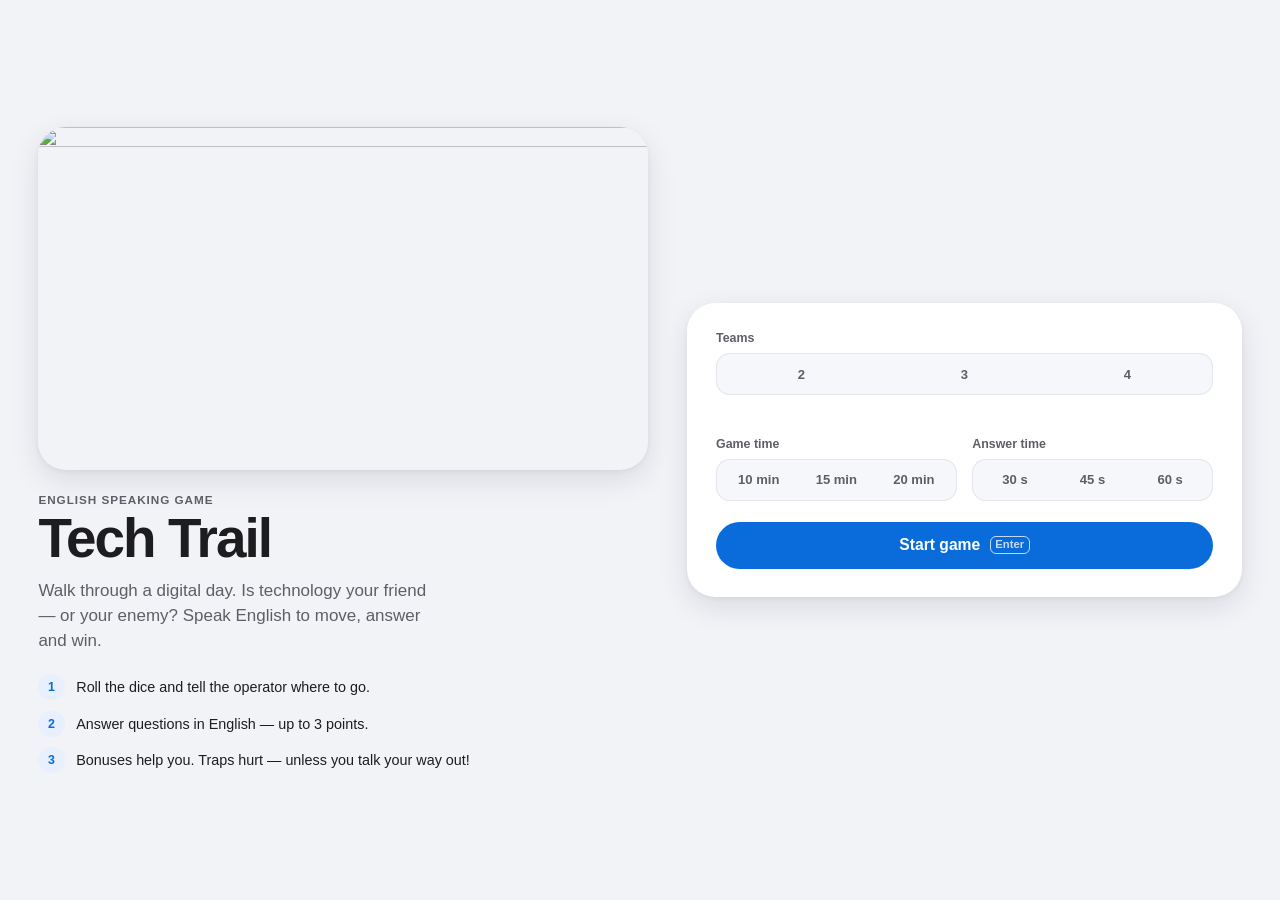
==== index.html @ d33e23b1 "Крупнее карта для проектора: больше локации, клетки и подписи, пустой кубик со знаком ? Co-Authored-" ====
<!DOCTYPE html>
<html lang="en">
<head>
  <meta charset="UTF-8">
  <meta name="viewport" content="width=device-width, initial-scale=1">
  <title>Tech Trail</title>
  <link rel="stylesheet" href="css/style.css">
</head>
<body>

  <!-- ============ SETUP ============ -->
  <section id="screen-setup" class="screen is-active" aria-labelledby="setup-title">
    <div class="setup">
      <div class="setup__hero">
        <img src="assets/cover.png" alt="" class="setup__cover">
        <div class="setup__intro">
          <p class="eyebrow">English speaking game</p>
          <h1 id="setup-title" class="wordmark">Tech Trail</h1>
          <p class="lead">Walk through a digital day. Is technology your friend — or your enemy? Speak English to move, answer and win.</p>
          <ol class="rules">
            <li><span class="rules__n">1</span>Roll the dice and tell the operator where to go.</li>
            <li><span class="rules__n">2</span>Answer questions in English — up to 3 points.</li>
            <li><span class="rules__n">3</span>Bonuses help you. Traps hurt — unless you talk your way out!</li>
          </ol>
        </div>
      </div>

      <form class="setup__panel" id="setup-form" autocomplete="off">
        <div class="field">
          <span class="field__label">Teams</span>
          <div class="segmented" id="seg-teams" role="radiogroup" aria-label="Number of teams">
            <button type="button" role="radio" data-v="2">2</button>
            <button type="button" role="radio" data-v="3">3</button>
            <button type="button" role="radio" data-v="4">4</button>
          </div>
        </div>

        <div id="team-rows" class="team-rows"></div>

        <div class="field-row">
          <div class="field">
            <span class="field__label">Game time</span>
            <div class="segmented" id="seg-time" role="radiogroup" aria-label="Game time">
              <button type="button" role="radio" data-v="10">10 min</button>
              <button type="button" role="radio" data-v="15">15 min</button>
              <button type="button" role="radio" data-v="20">20 min</button>
            </div>
          </div>
          <div class="field">
            <span class="field__label">Answer time</span>
            <div class="segmented" id="seg-answer" role="radiogroup" aria-label="Answer time">
              <button type="button" role="radio" data-v="30">30 s</button>
              <button type="button" role="radio" data-v="45">45 s</button>
              <button type="button" role="radio" data-v="60">60 s</button>
            </div>
          </div>
        </div>

        <button type="submit" class="btn btn--primary btn--large" id="btn-start">Start game <kbd>Enter</kbd></button>
      </form>
    </div>
  </section>

  <!-- ============ GAME ============ -->
  <section id="screen-game" class="screen" aria-label="Game">
    <header class="topbar">
      <div class="topbar__brand">Tech Trail</div>
      <div class="clock" id="clock" title="Game time (P to pause)">
        <svg viewBox="0 0 24 24" aria-hidden="true"><circle cx="12" cy="13" r="8"/><path d="M12 9v4l2.5 2M9 2h6"/></svg>
        <span id="clock-text">15:00</span>
      </div>
      <div class="topbar__actions">
        <button class="icon-btn" id="btn-undo" aria-label="Undo (Backspace)" title="Undo — Backspace">
          <svg viewBox="0 0 24 24"><path d="M9 14 4 9l5-5"/><path d="M4 9h10.5a5.5 5.5 0 0 1 0 11H11"/></svg>
        </button>
        <button class="icon-btn" id="btn-sound" aria-label="Sound on/off (M)" title="Sound — M">
          <svg viewBox="0 0 24 24" class="ic-on"><path d="M11 5 6 9H2v6h4l5 4z"/><path d="M15.5 8.5a5 5 0 0 1 0 7M19 5a10 10 0 0 1 0 14"/></svg>
          <svg viewBox="0 0 24 24" class="ic-off"><path d="M11 5 6 9H2v6h4l5 4z"/><path d="m22 9-6 6M16 9l6 6"/></svg>
        </button>
        <button class="icon-btn" id="btn-full" aria-label="Full screen (F)" title="Full screen — F">
          <svg viewBox="0 0 24 24"><path d="M8 3H5a2 2 0 0 0-2 2v3M21 8V5a2 2 0 0 0-2-2h-3M3 16v3a2 2 0 0 0 2 2h3M16 21h3a2 2 0 0 0 2-2v-3"/></svg>
        </button>
        <button class="icon-btn" id="btn-help" aria-label="Keyboard shortcuts (?)" title="Shortcuts — ?">
          <svg viewBox="0 0 24 24"><circle cx="12" cy="12" r="10"/><path d="M9.1 9a3 3 0 0 1 5.8 1c0 2-3 3-3 3M12 17h.01"/></svg>
        </button>
        <button class="icon-btn" id="btn-exit" aria-label="End game" title="End game">
          <svg viewBox="0 0 24 24"><path d="M18 6 6 18M6 6l12 12"/></svg>
        </button>
      </div>
    </header>

    <div class="stage">
      <div class="board-wrap">
        <svg id="board" viewBox="0 0 1600 1100" preserveAspectRatio="xMidYMid meet" aria-label="Game board"></svg>
        <div class="legend" aria-hidden="true">
          <span><i class="dot dot--q"></i>Question</span>
          <span><i class="dot dot--b"></i>Bonus</span>
          <span><i class="dot dot--t"></i>Trap</span>
          <span><i class="dot dot--p"></i>Place challenge</span>
        </div>
        <div class="banner" id="banner" hidden></div>
      </div>

      <aside class="side">
        <div class="turn" id="turn"></div>
        <div class="scores" id="scores"></div>
        <div class="keys" id="keys"></div>
      </aside>
    </div>

    <!-- Card overlay -->
    <div class="overlay" id="overlay" hidden>
      <div class="card" id="card" role="dialog" aria-modal="true"></div>
    </div>

    <!-- Help overlay -->
    <div class="overlay" id="help" hidden>
      <div class="card card--help" role="dialog" aria-modal="true" aria-labelledby="help-title">
        <h2 id="help-title">Operator shortcuts</h2>
        <div class="help-grid">
          <div><kbd>Space</kbd> Roll dice · Go · Continue</div>
          <div><kbd>↑</kbd> / <kbd>↓</kbd> Choose road at a fork</div>
          <div><kbd>0</kbd>–<kbd>3</kbd> Give points for an answer</div>
          <div><kbd>H</kbd> (hold) Teacher hint</div>
          <div><kbd>R</kbd> Another question</div>
          <div><kbd>T</kbd> Pause answer timer</div>
          <div><kbd>S</kbd> Trap: team saved itself</div>
          <div><kbd>⌫</kbd> Undo last action</div>
          <div><kbd>P</kbd> Pause game clock</div>
          <div><kbd>M</kbd> Sound on/off</div>
          <div><kbd>F</kbd> Full screen</div>
          <div><kbd>?</kbd> This help</div>
        </div>
        <button class="btn btn--primary" data-close-help>Got it <kbd>Esc</kbd></button>
      </div>
    </div>
  </section>

  <!-- ============ RESULTS ============ -->
  <section id="screen-results" class="screen" aria-labelledby="results-title">
    <div class="results">
      <img src="assets/finish.png" alt="" class="results__img">
      <p class="eyebrow" id="results-eyebrow">Game over</p>
      <h1 id="results-title" class="results__title">…</h1>
      <ol class="podium" id="podium"></ol>
      <p class="results__q" id="results-q"></p>
      <div class="results__actions">
        <button class="btn btn--primary btn--large" id="btn-again">Play again</button>
        <button class="btn btn--large" id="btn-newteams">New teams</button>
      </div>
    </div>
  </section>

  <script src="js/data.js"></script>
  <script src="js/sound.js"></script>
  <script src="js/game.js"></script>
</body>
</html>
---- css/style.css ----
/* ============ Tokens ============ */
:root {
  --bg: #F2F3F7;
  --surface: #FFFFFF;
  --surface-2: #F6F7FA;
  --line: #E4E6EC;
  --path: #DDE1E9;
  --text: #1D1D1F;
  --text-2: #5E5E66;      /* 6.1:1 on white */
  --text-3: #86868B;
  --accent: #0A6CDB;      /* primary action, 4.9:1 on white */
  --accent-soft: #E7F0FC;

  --q: #0A6CDB;  --q-soft: #E7F0FC;
  --b: #1E8E4E;  --b-soft: #E3F4EA;
  --t: #D93B3F;  --t-soft: #FCE9E9;
  --p: #E0A100;  --p-soft: #FDF4D9;

  --radius-l: 28px;
  --radius-m: 18px;
  --radius-s: 12px;
  --shadow-1: 0 1px 2px rgba(16, 24, 40, .06), 0 1px 3px rgba(16, 24, 40, .06);
  --shadow-2: 0 10px 30px rgba(16, 24, 40, .10), 0 2px 6px rgba(16, 24, 40, .06);
  --shadow-3: 0 30px 80px rgba(16, 24, 40, .22);

  --font: -apple-system, BlinkMacSystemFont, "SF Pro Display", "SF Pro Text", "Segoe UI", Roboto, "Helvetica Neue", Arial, sans-serif;
  --ease: cubic-bezier(.2, .8, .2, 1);
}

* { box-sizing: border-box; }
html { font-size: clamp(13px, 1.02vw, 21px); }
html, body { height: 100%; margin: 0; }
body {
  font-family: var(--font);
  background: var(--bg);
  color: var(--text);
  -webkit-font-smoothing: antialiased;
  overflow: hidden;
  user-select: none;
}
button, input { font: inherit; color: inherit; }
button { cursor: pointer; }
[hidden] { display: none !important; }

kbd {
  display: inline-flex; align-items: center; justify-content: center;
  min-width: 1.6em; height: 1.6em; padding: 0 .4em;
  font: 600 .72em/1 var(--font);
  color: inherit; opacity: .75;
  border: 1.5px solid currentColor; border-radius: 6px;
  margin-left: .5em; vertical-align: .08em;
}

:focus-visible { outline: 3px solid var(--accent); outline-offset: 3px; }

/* ============ Screens ============ */
.screen { position: fixed; inset: 0; display: none; }
.screen.is-active { display: flex; animation: fade .4s var(--ease); }
@keyframes fade { from { opacity: 0; } to { opacity: 1; } }

.eyebrow {
  margin: 0 0 .4rem;
  font-size: .9rem; font-weight: 600; letter-spacing: .08em; text-transform: uppercase;
  color: var(--text-2);
}
.wordmark { margin: 0; font-size: 4.2rem; line-height: 1; font-weight: 800; letter-spacing: -.035em; }
.lead { font-size: 1.3rem; line-height: 1.45; color: var(--text-2); margin: 1rem 0 1.6rem; max-width: 30rem; }

/* ============ Buttons ============ */
.btn {
  display: inline-flex; align-items: center; justify-content: center; gap: .3rem;
  min-height: 3rem; padding: 0 1.4rem;
  border: 0; border-radius: 999px;
  background: var(--surface-2); color: var(--text);
  font-size: 1.05rem; font-weight: 600;
  box-shadow: inset 0 0 0 1px var(--line);
  transition: transform .15s var(--ease), background .15s, box-shadow .15s;
}
.btn:hover { background: #ECEEF3; }
.btn:active { transform: scale(.97); }
.btn--primary { background: var(--accent); color: #fff; box-shadow: none; }
.btn--primary:hover { background: #0960C4; }
.btn--large { min-height: 3.6rem; font-size: 1.2rem; padding: 0 2rem; }
.btn--good { background: var(--b); color: #fff; box-shadow: none; }
.btn--good:hover { background: #197A42; }

.icon-btn {
  width: 2.6rem; height: 2.6rem; border-radius: 50%;
  display: grid; place-items: center;
  border: 0; background: transparent; color: var(--text-2);
  transition: background .15s;
}
.icon-btn:hover { background: var(--surface-2); color: var(--text); }
.icon-btn svg { width: 1.3rem; height: 1.3rem; fill: none; stroke: currentColor; stroke-width: 2; stroke-linecap: round; stroke-linejoin: round; }
#btn-sound .ic-off { display: none; }
#btn-sound.is-muted .ic-on { display: none; }
#btn-sound.is-muted .ic-off { display: block; }

/* ============ Setup ============ */
#screen-setup { align-items: center; justify-content: center; overflow: auto; }
.setup {
  display: grid; grid-template-columns: 1.1fr 1fr; gap: 3rem;
  width: min(1500px, 94vw); align-items: center;
}
.setup__hero { position: relative; }
.setup__cover { width: 100%; border-radius: var(--radius-l); display: block; aspect-ratio: 16/9; object-fit: cover; margin-bottom: 1.8rem; box-shadow: var(--shadow-2); }
.rules { list-style: none; padding: 0; margin: 0; display: grid; gap: .8rem; }
.rules li { display: flex; align-items: center; gap: .9rem; font-size: 1.1rem; color: var(--text); }
.rules__n {
  flex: none; width: 2rem; height: 2rem; border-radius: 50%;
  display: grid; place-items: center; font-weight: 700; font-size: .95rem;
  background: var(--accent-soft); color: var(--accent);
}

.setup__panel {
  background: var(--surface); border-radius: var(--radius-l); padding: 2.2rem;
  box-shadow: var(--shadow-2); display: grid; gap: 1.6rem;
}
.field { display: grid; gap: .6rem; }
.field__label { font-size: .95rem; font-weight: 600; color: var(--text-2); }
.field-row { display: grid; grid-template-columns: 1fr 1fr; gap: 1.2rem; }

.segmented {
  display: grid; grid-auto-flow: column; grid-auto-columns: 1fr;
  background: var(--surface-2); border-radius: 14px; padding: 4px;
  box-shadow: inset 0 0 0 1px var(--line);
}
.segmented button {
  border: 0; background: transparent; border-radius: 10px;
  min-height: 2.6rem; font-weight: 600; color: var(--text-2);
  transition: background .2s var(--ease), color .2s;
}
.segmented button[aria-checked="true"] { background: var(--surface); color: var(--text); box-shadow: var(--shadow-1); }

.team-rows { display: grid; gap: .7rem; }
.team-row {
  display: grid; grid-template-columns: 1.4rem 1fr auto; align-items: center; gap: .9rem;
  padding: .55rem .6rem .55rem 1rem; border-radius: var(--radius-m);
  background: var(--surface-2); box-shadow: inset 0 0 0 1px var(--line);
}
.team-row__dot { width: 1.2rem; height: 1.2rem; border-radius: 50%; }
.team-row input {
  border: 0; background: transparent; font-size: 1.15rem; font-weight: 600;
  padding: .5rem 0; outline: none; min-width: 0; user-select: text;
}
.team-row input::placeholder { color: var(--text-3); font-weight: 500; }
.stepper { display: flex; align-items: center; gap: .3rem; color: var(--text-2); font-size: .95rem; }
.stepper button {
  width: 2.2rem; height: 2.2rem; border-radius: 50%; border: 0;
  background: var(--surface); box-shadow: var(--shadow-1); font-size: 1.2rem; font-weight: 600; line-height: 1;
}
.stepper output { min-width: 4.8rem; text-align: center; font-weight: 600; color: var(--text); }

/* ============ Game layout ============ */
#screen-game { flex-direction: column; }
.topbar {
  flex: none; height: 4rem; padding: 0 1.2rem 0 1.6rem;
  display: grid; grid-template-columns: 1fr auto 1fr; align-items: center;
}
.topbar__brand { font-weight: 800; font-size: 1.25rem; letter-spacing: -.02em; }
.topbar__actions { justify-self: end; display: flex; gap: .2rem; }
.clock {
  display: flex; align-items: center; gap: .5rem;
  padding: .45rem 1rem; border-radius: 999px;
  background: var(--surface); box-shadow: var(--shadow-1);
  font-weight: 700; font-size: 1.25rem; font-variant-numeric: tabular-nums;
  cursor: pointer;
}
.clock svg { width: 1.2rem; height: 1.2rem; fill: none; stroke: var(--text-2); stroke-width: 2; stroke-linecap: round; }
.clock.is-paused { color: var(--text-3); }
.clock.is-low { color: var(--t); }
.clock.is-low svg { stroke: var(--t); }

.stage {
  flex: 1; min-height: 0;
  display: grid; grid-template-columns: 1fr 25rem; gap: 1.2rem;
  padding: 0 1.2rem 1.2rem;
}
.board-wrap {
  position: relative; min-height: 0;
  background: var(--surface); border-radius: var(--radius-l); box-shadow: var(--shadow-1);
  overflow: hidden;
}
#board { position: absolute; inset: 0; width: 100%; height: 100%; }
.legend {
  position: absolute; left: 1.4rem; bottom: 1.1rem;
  display: flex; gap: 1.2rem; font-size: .9rem; color: var(--text-2); font-weight: 500;
}
.legend span { display: flex; align-items: center; gap: .45rem; }
.dot { width: .8rem; height: .8rem; border-radius: 50%; display: inline-block; }
.dot--q { background: var(--q); } .dot--b { background: var(--b); } .dot--t { background: var(--t); } .dot--p { background: var(--p); }

.banner {
  position: absolute; top: 1.2rem; left: 50%; transform: translateX(-50%);
  padding: .7rem 1.4rem; border-radius: 999px;
  background: var(--text); color: #fff; font-weight: 700; font-size: 1.1rem;
  box-shadow: var(--shadow-2); animation: drop .5s var(--ease);
}
@keyframes drop { from { opacity: 0; transform: translate(-50%, -12px); } }

/* ---- Board SVG ---- */
.edge { stroke: var(--path); stroke-width: 18; stroke-linecap: round; fill: none; }
.edge.is-option { stroke: #B9CFF0; }
.cell circle.base { fill: #fff; stroke-width: 5; }
.cell--q circle.base { stroke: var(--q); fill: var(--q-soft); }
.cell--b circle.base { stroke: var(--b); fill: var(--b-soft); }
.cell--t circle.base { stroke: var(--t); fill: var(--t-soft); }
.cell--plain circle.base { stroke: var(--line); }
.cell .glyph { fill: none; stroke-width: 3.2; stroke-linecap: round; stroke-linejoin: round; }
.cell--q .glyph { stroke: var(--q); }
.cell--b .glyph { stroke: var(--b); }
.cell--t .glyph { stroke: var(--t); }
.place .ring { fill: #fff; filter: drop-shadow(0 6px 14px rgba(16,24,40,.14)); }
.place .ring-accent { fill: none; stroke: var(--p); stroke-width: 5; }
.place--finish .ring-accent { stroke: #E7B416; }
.place-label { font: 700 31px var(--font); fill: var(--text); text-anchor: middle; }
.place-sub { font: 500 23px var(--font); fill: var(--text-2); text-anchor: middle; }
.start-label { font: 800 21px var(--font); fill: var(--text-2); text-anchor: middle; letter-spacing: .08em; }

.pulse { fill: none; stroke: var(--accent); stroke-width: 4; opacity: 0; }
.is-target .pulse { animation: pulse 1.2s var(--ease) infinite; }
@keyframes pulse { 0% { opacity: .9; transform: scale(1); } 100% { opacity: 0; transform: scale(1.6); } }
.pulse { transform-box: fill-box; transform-origin: center; }

.fork-tag rect { fill: var(--text); }
.fork-tag text { font: 700 22px var(--font); fill: #fff; text-anchor: middle; }
.fork-tag .k { font-weight: 800; }

.token { transition: transform .32s var(--ease); }
.token circle.body { stroke: #fff; stroke-width: 5; filter: drop-shadow(0 4px 8px rgba(16,24,40,.25)); }
.token text { font: 800 25px var(--font); fill: #fff; text-anchor: middle; dominant-baseline: central; }
.token.is-current circle.halo { animation: halo 1.4s ease-in-out infinite; }
.token circle.halo { fill: none; stroke-width: 4; opacity: .5; transform-box: fill-box; transform-origin: center; }
@keyframes halo { 0%,100% { transform: scale(1); opacity: .55; } 50% { transform: scale(1.35); opacity: 0; } }

/* ---- Side panel ---- */
.side { display: grid; grid-template-rows: auto 1fr auto; gap: 1.2rem; min-height: 0; }
.turn {
  position: relative; background: var(--surface); border-radius: var(--radius-l);
  padding: 1.5rem 1.6rem 1.6rem; box-shadow: var(--shadow-1); overflow: hidden;
}
.turn::before { content: ""; position: absolute; inset: 0 0 auto 0; height: 6px; background: var(--team, var(--accent)); }
.turn__label { font-size: .85rem; font-weight: 700; letter-spacing: .08em; text-transform: uppercase; color: var(--text-2); }
.turn__team { font-size: 2.1rem; font-weight: 800; letter-spacing: -.02em; margin: .15rem 0 .5rem; line-height: 1.1; color: var(--team); }
.speaker { display: flex; align-items: center; gap: .6rem; font-size: 1.05rem; font-weight: 600; }
.speaker__dots { display: flex; gap: 5px; }
.speaker__dots i { width: 10px; height: 10px; border-radius: 50%; background: var(--line); }
.speaker__dots i.on { background: var(--team); transform: scale(1.3); }
.turn__body { margin-top: 1.3rem; display: grid; gap: 1rem; }
.say {
  background: var(--surface-2); border-radius: var(--radius-m); padding: .9rem 1.1rem;
  font-size: 1.2rem; line-height: 1.35; font-weight: 600;
}
.say small { display: block; font-size: .8rem; letter-spacing: .08em; text-transform: uppercase; color: var(--text-2); margin-bottom: .2rem; font-weight: 700; }
.turn .btn { width: 100%; }
.turn__row { display: flex; align-items: center; gap: 1rem; }
.status { font-size: 1.05rem; color: var(--text-2); line-height: 1.4; }

.die {
  flex: none; width: 5.2rem; height: 5.2rem; border-radius: 22px;
  background: #fff; box-shadow: inset 0 0 0 2px var(--line), var(--shadow-1);
  display: grid; grid-template-columns: repeat(3, 1fr); grid-template-rows: repeat(3, 1fr);
  padding: .9rem; gap: 2px;
}
.die i { width: 100%; aspect-ratio: 1; border-radius: 50%; background: transparent; place-self: center; max-width: .95rem; }
.die i.on { background: var(--text); }
.die--empty { display: grid; place-items: center; grid-template-columns: 1fr; font-size: 2.2rem; font-weight: 800; color: var(--text-3); padding: 0; }
.die.is-rolling { animation: shake .6s var(--ease); }
@keyframes shake { 0% { transform: rotate(0); } 25% { transform: rotate(-14deg) scale(1.06); } 50% { transform: rotate(10deg); } 75% { transform: rotate(-6deg) scale(1.03); } 100% { transform: rotate(0); } }
.steps-left { font-size: 1.05rem; color: var(--text-2); }
.steps-left b { font-size: 2.2rem; color: var(--text); display: block; line-height: 1; }

.forks { display: grid; gap: .6rem; }
.fork-btn {
  display: grid; grid-template-columns: auto 1fr; gap: .1rem .8rem; align-items: center; text-align: left;
  padding: .8rem 1rem; border: 0; border-radius: var(--radius-m);
  background: var(--surface-2); box-shadow: inset 0 0 0 1px var(--line);
  transition: background .15s, transform .15s var(--ease);
}
.fork-btn:hover { background: var(--accent-soft); }
.fork-btn:active { transform: scale(.98); }
.fork-btn kbd { grid-row: span 2; margin: 0; width: 2.2rem; height: 2.2rem; font-size: 1.1rem; opacity: 1; color: var(--accent); }
.fork-btn b { font-size: 1.15rem; }
.fork-btn span { font-size: .9rem; color: var(--text-2); }

.scores {
  background: var(--surface); border-radius: var(--radius-l); box-shadow: var(--shadow-1);
  padding: 1.1rem 1.3rem; overflow: auto; display: flex; flex-direction: column; gap: .3rem;
}
.scores__title { font-size: .85rem; font-weight: 700; letter-spacing: .08em; text-transform: uppercase; color: var(--text-2); margin: .2rem 0 .4rem; }
.score-row {
  display: grid; grid-template-columns: 1.1rem 1fr auto; grid-template-rows: auto auto;
  column-gap: .8rem; row-gap: .35rem; align-items: center;
  padding: .6rem .5rem; border-radius: var(--radius-s);
}
.score-row.is-current { background: var(--surface-2); }
.score-row__dot { width: 1rem; height: 1rem; border-radius: 50%; }
.score-row__name { font-weight: 600; font-size: 1.1rem; white-space: nowrap; overflow: hidden; text-overflow: ellipsis; }
.score-row__name small { font-weight: 500; color: var(--text-2); font-size: .85rem; margin-left: .3rem; }
.score-row__pts { font-weight: 800; font-size: 1.6rem; font-variant-numeric: tabular-nums; position: relative; }
.score-row__bar { grid-column: 2 / 4; height: 5px; border-radius: 3px; background: var(--line); overflow: hidden; }
.score-row__bar i { display: block; height: 100%; border-radius: 3px; transition: width .4s var(--ease); }
.float {
  position: absolute; right: 0; top: -.4rem; font-size: 1.1rem; font-weight: 800; color: var(--b);
  animation: floatUp 1.4s var(--ease) forwards; pointer-events: none;
}
.float.neg { color: var(--t); }
@keyframes floatUp { 0% { opacity: 0; transform: translateY(8px); } 20% { opacity: 1; } 100% { opacity: 0; transform: translateY(-26px); } }

.keys { display: flex; flex-wrap: wrap; gap: .4rem .9rem; font-size: .85rem; color: var(--text-3); padding: 0 .4rem; }
.keys kbd { margin: 0 .3rem 0 0; }

/* ============ Cards (overlay) ============ */
.overlay {
  position: fixed; inset: 0; z-index: 10;
  display: grid; place-items: center; padding: 2rem;
  background: rgba(242, 243, 247, .55);
  -webkit-backdrop-filter: blur(14px) saturate(1.2); backdrop-filter: blur(14px) saturate(1.2);
  animation: fade .25s var(--ease);
}
.card {
  width: min(1120px, 94vw); max-height: 92vh; overflow: auto;
  background: var(--surface); border-radius: 34px; box-shadow: var(--shadow-3);
  padding: 2.4rem 2.8rem 2.4rem;
  animation: pop .38s var(--ease);
}
@keyframes pop { from { opacity: 0; transform: translateY(18px) scale(.97); } }
.card__head { display: flex; align-items: center; gap: .8rem; margin-bottom: 1.6rem; }
.chip {
  display: inline-flex; align-items: center; gap: .5rem;
  padding: .45rem 1rem; border-radius: 999px;
  font-weight: 700; font-size: 1rem;
}
.chip--q { background: var(--q-soft); color: var(--q); }
.chip--b { background: var(--b-soft); color: var(--b); }
.chip--t { background: var(--t-soft); color: var(--t); }
.chip--p { background: var(--p-soft); color: #7A5600; }
.chip--team { background: var(--surface-2); color: var(--text); }
.chip--team i { width: .8rem; height: .8rem; border-radius: 50%; }
.card__place { display: flex; align-items: center; gap: 1.2rem; margin-bottom: 1rem; }
.card__place img { width: 5.5rem; height: 5.5rem; border-radius: 50%; object-fit: cover; box-shadow: var(--shadow-1); }
.card__place b { font-size: 1.5rem; }

.timer { margin-left: auto; position: relative; width: 4.6rem; height: 4.6rem; flex: none; cursor: pointer; }
.timer svg { width: 100%; height: 100%; transform: rotate(-90deg); }
.timer circle { fill: none; stroke-width: 7; }
.timer .track { stroke: var(--line); }
.timer .bar { stroke: var(--accent); stroke-linecap: round; transition: stroke-dashoffset 1s linear, stroke .3s; }
.timer.is-low .bar { stroke: var(--t); }
.timer.is-paused .bar { stroke: var(--text-3); }
.timer span { position: absolute; inset: 0; display: grid; place-items: center; font-weight: 800; font-size: 1.45rem; font-variant-numeric: tabular-nums; }
.timer.is-low span { color: var(--t); }

.card__q { font-size: 3rem; line-height: 1.18; font-weight: 700; letter-spacing: -.02em; margin: 0 0 1.6rem; text-wrap: balance; }
.card__q.is-long { font-size: 2.5rem; }
.card__say { display: inline-flex; gap: .7rem; align-items: baseline; background: var(--surface-2); border-radius: var(--radius-m); padding: .9rem 1.3rem; font-size: 1.35rem; font-weight: 500; margin-bottom: 1.8rem; }
.card__say small { font-size: .8rem; font-weight: 700; letter-spacing: .08em; text-transform: uppercase; color: var(--text-2); }
.card__effect { display: inline-block; font-size: 1.8rem; font-weight: 800; padding: .6rem 1.4rem; border-radius: var(--radius-m); margin-bottom: 1.8rem; }
.card__effect--b { background: var(--b-soft); color: var(--b); }
.card__effect--t { background: var(--t-soft); color: var(--t); }
.save { border-top: 2px dashed var(--line); padding-top: 1.4rem; margin-bottom: 1.6rem; display: flex; gap: 1.2rem; align-items: flex-start; }
.save__txt small { display: block; font-size: .9rem; font-weight: 800; letter-spacing: .08em; text-transform: uppercase; color: var(--b); margin-bottom: .3rem; }
.save__txt p { margin: 0; font-size: 1.9rem; font-weight: 700; line-height: 1.25; letter-spacing: -.01em; }

.hint {
  background: #FFF8E1; border-radius: var(--radius-m); padding: 1rem 1.3rem; margin-bottom: 1.6rem;
  font-size: 1.2rem; line-height: 1.45; color: #5C4600;
}
.hint small { display: block; font-size: .8rem; font-weight: 800; letter-spacing: .08em; text-transform: uppercase; margin-bottom: .2rem; }
.hint-tip { font-size: .95rem; color: var(--text-3); }

.card__foot { display: flex; align-items: center; gap: 1rem; flex-wrap: wrap; }
.card__foot .spacer { flex: 1; }
.points { display: flex; gap: .6rem; }
.pt {
  display: grid; justify-items: center; gap: .1rem;
  width: 6.2rem; padding: .7rem 0 .6rem; border: 0; border-radius: var(--radius-m);
  background: var(--surface-2); box-shadow: inset 0 0 0 1px var(--line);
  transition: transform .15s var(--ease), background .15s;
}
.pt b { font-size: 2rem; line-height: 1; }
.pt span { font-size: .85rem; color: var(--text-2); font-weight: 600; }
.pt:hover { background: var(--accent-soft); }
.pt:active { transform: scale(.96); }
.pt--3 { background: var(--accent); color: #fff; box-shadow: none; }
.pt--3 span { color: rgba(255,255,255,.85); }
.pt--3:hover { background: #0960C4; }
.pts-label { font-size: .9rem; font-weight: 700; color: var(--text-2); letter-spacing: .06em; text-transform: uppercase; }

.card--help { width: min(760px, 94vw); }
.card--help h2 { margin: 0 0 1.4rem; font-size: 1.8rem; }
.help-grid { display: grid; grid-template-columns: 1fr 1fr; gap: .9rem 2rem; margin-bottom: 1.8rem; font-size: 1.05rem; }
.help-grid kbd { margin: 0 .2rem 0 0; }

/* ============ Results ============ */
#screen-results { align-items: center; justify-content: center; overflow: auto; }
.results { text-align: center; width: min(760px, 92vw); display: grid; justify-items: center; }
.results__img { width: 12rem; height: 12rem; border-radius: 50%; object-fit: cover; box-shadow: var(--shadow-2); margin-bottom: 1.4rem; }
.results__title { margin: 0 0 1.8rem; font-size: 3.4rem; font-weight: 800; letter-spacing: -.03em; line-height: 1.05; }
.podium { list-style: none; padding: 0; margin: 0 0 1.6rem; width: 100%; display: grid; gap: .6rem; }
.podium li {
  display: grid; grid-template-columns: 2.4rem 1.1rem 1fr auto; gap: 1rem; align-items: center;
  background: var(--surface); border-radius: var(--radius-m); padding: 1rem 1.4rem; box-shadow: var(--shadow-1);
  font-size: 1.3rem; font-weight: 600; text-align: left;
  animation: pop .5s var(--ease) both;
}
.podium li:nth-child(2) { animation-delay: .08s; } .podium li:nth-child(3) { animation-delay: .16s; } .podium li:nth-child(4) { animation-delay: .24s; }
.podium li.is-win { box-shadow: inset 0 0 0 3px #E7B416, var(--shadow-2); }
.podium .rank { font-weight: 800; color: var(--text-2); }
.podium .dotc { width: 1.1rem; height: 1.1rem; border-radius: 50%; }
.podium .pts { font-weight: 800; font-size: 1.6rem; font-variant-numeric: tabular-nums; }
.results__q { font-size: 1.3rem; color: var(--text-2); margin: 0 0 2rem; line-height: 1.4; max-width: 36rem; }
.results__q b { color: var(--text); }
.results__actions { display: flex; gap: .8rem; }

/* ============ Smaller screens ============ */
@media (max-width: 1100px) {
  .setup { grid-template-columns: 1fr; gap: 1.6rem; padding: 2rem 0; }
  .setup__cover { max-height: 30vh; }
  .stage { grid-template-columns: 1fr 22rem; }
}
@media (prefers-reduced-motion: reduce) {
  *, *::before, *::after { animation-duration: .01ms !important; animation-iteration-count: 1 !important; transition-duration: .01ms !important; }
}
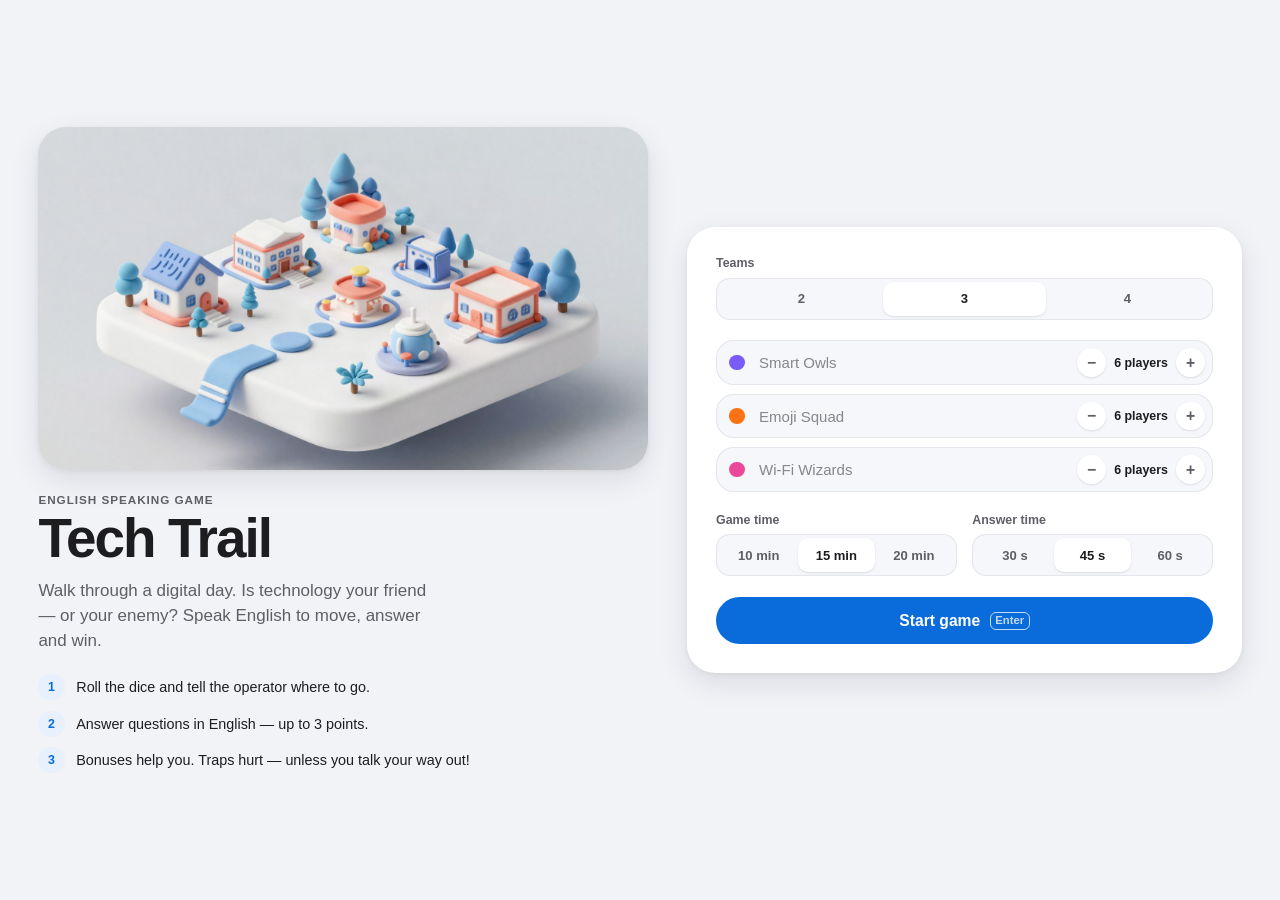
==== commit aaf24995: "Разметка: экраны настройки, игры и итогов Co-Authored-By: Claude Opus 5.5 <noreply@anthropic.com>" ====
--- a/index.html
+++ b/index.html
@@ -91,7 +91,7 @@
 
     <div class="stage">
       <div class="board-wrap">
-        <svg id="board" viewBox="0 0 1600 1100" preserveAspectRatio="xMidYMid meet" aria-label="Game board"></svg>
+        <svg id="board" viewBox="0 0 1600 900" preserveAspectRatio="xMidYMid meet" aria-label="Game board"></svg>
         <div class="legend" aria-hidden="true">
           <span><i class="dot dot--q"></i>Question</span>
           <span><i class="dot dot--b"></i>Bonus</span>
@@ -145,7 +145,7 @@
       <ol class="podium" id="podium"></ol>
       <p class="results__q" id="results-q"></p>
       <div class="results__actions">
-        <button class="btn btn--primary btn--large" id="btn-again">Play again</button>
+        <button class="btn btn--primary btn--large" id="btn-again">Play again <kbd>Enter</kbd></button>
         <button class="btn btn--large" id="btn-newteams">New teams</button>
       </div>
     </div>
--- a/css/style.css
+++ b/css/style.css
@@ -14,7 +14,7 @@
   --q: #0A6CDB;  --q-soft: #E7F0FC;
   --b: #1E8E4E;  --b-soft: #E3F4EA;
   --t: #D93B3F;  --t-soft: #FCE9E9;
-  --p: #E0A100;  --p-soft: #FDF4D9;
+  --p: #F07A4A;  --p-soft: #FDEEE6;
 
   --radius-l: 28px;
   --radius-m: 18px;
@@ -199,7 +199,7 @@
 @keyframes drop { from { opacity: 0; transform: translate(-50%, -12px); } }
 
 /* ---- Board SVG ---- */
-.edge { stroke: var(--path); stroke-width: 18; stroke-linecap: round; fill: none; }
+.edge { stroke: var(--path); stroke-width: 16; stroke-linecap: round; fill: none; }
 .edge.is-option { stroke: #B9CFF0; }
 .cell circle.base { fill: #fff; stroke-width: 5; }
 .cell--q circle.base { stroke: var(--q); fill: var(--q-soft); }
@@ -213,9 +213,9 @@
 .place .ring { fill: #fff; filter: drop-shadow(0 6px 14px rgba(16,24,40,.14)); }
 .place .ring-accent { fill: none; stroke: var(--p); stroke-width: 5; }
 .place--finish .ring-accent { stroke: #E7B416; }
-.place-label { font: 700 31px var(--font); fill: var(--text); text-anchor: middle; }
-.place-sub { font: 500 23px var(--font); fill: var(--text-2); text-anchor: middle; }
-.start-label { font: 800 21px var(--font); fill: var(--text-2); text-anchor: middle; letter-spacing: .08em; }
+.place-label { font: 700 26px var(--font); fill: var(--text); text-anchor: middle; }
+.place-sub { font: 500 19px var(--font); fill: var(--text-2); text-anchor: middle; }
+.start-label { font: 700 18px var(--font); fill: var(--text-2); text-anchor: middle; letter-spacing: .08em; }
 
 .pulse { fill: none; stroke: var(--accent); stroke-width: 4; opacity: 0; }
 .is-target .pulse { animation: pulse 1.2s var(--ease) infinite; }
@@ -228,7 +228,7 @@
 
 .token { transition: transform .32s var(--ease); }
 .token circle.body { stroke: #fff; stroke-width: 5; filter: drop-shadow(0 4px 8px rgba(16,24,40,.25)); }
-.token text { font: 800 25px var(--font); fill: #fff; text-anchor: middle; dominant-baseline: central; }
+.token text { font: 800 22px var(--font); fill: #fff; text-anchor: middle; dominant-baseline: central; }
 .token.is-current circle.halo { animation: halo 1.4s ease-in-out infinite; }
 .token circle.halo { fill: none; stroke-width: 4; opacity: .5; transform-box: fill-box; transform-origin: center; }
 @keyframes halo { 0%,100% { transform: scale(1); opacity: .55; } 50% { transform: scale(1.35); opacity: 0; } }
@@ -264,7 +264,6 @@
 }
 .die i { width: 100%; aspect-ratio: 1; border-radius: 50%; background: transparent; place-self: center; max-width: .95rem; }
 .die i.on { background: var(--text); }
-.die--empty { display: grid; place-items: center; grid-template-columns: 1fr; font-size: 2.2rem; font-weight: 800; color: var(--text-3); padding: 0; }
 .die.is-rolling { animation: shake .6s var(--ease); }
 @keyframes shake { 0% { transform: rotate(0); } 25% { transform: rotate(-14deg) scale(1.06); } 50% { transform: rotate(10deg); } 75% { transform: rotate(-6deg) scale(1.03); } 100% { transform: rotate(0); } }
 .steps-left { font-size: 1.05rem; color: var(--text-2); }
@@ -334,7 +333,7 @@
 .chip--q { background: var(--q-soft); color: var(--q); }
 .chip--b { background: var(--b-soft); color: var(--b); }
 .chip--t { background: var(--t-soft); color: var(--t); }
-.chip--p { background: var(--p-soft); color: #7A5600; }
+.chip--p { background: var(--p-soft); color: #B4471B; }
 .chip--team { background: var(--surface-2); color: var(--text); }
 .chip--team i { width: .8rem; height: .8rem; border-radius: 50%; }
 .card__place { display: flex; align-items: center; gap: 1.2rem; margin-bottom: 1rem; }
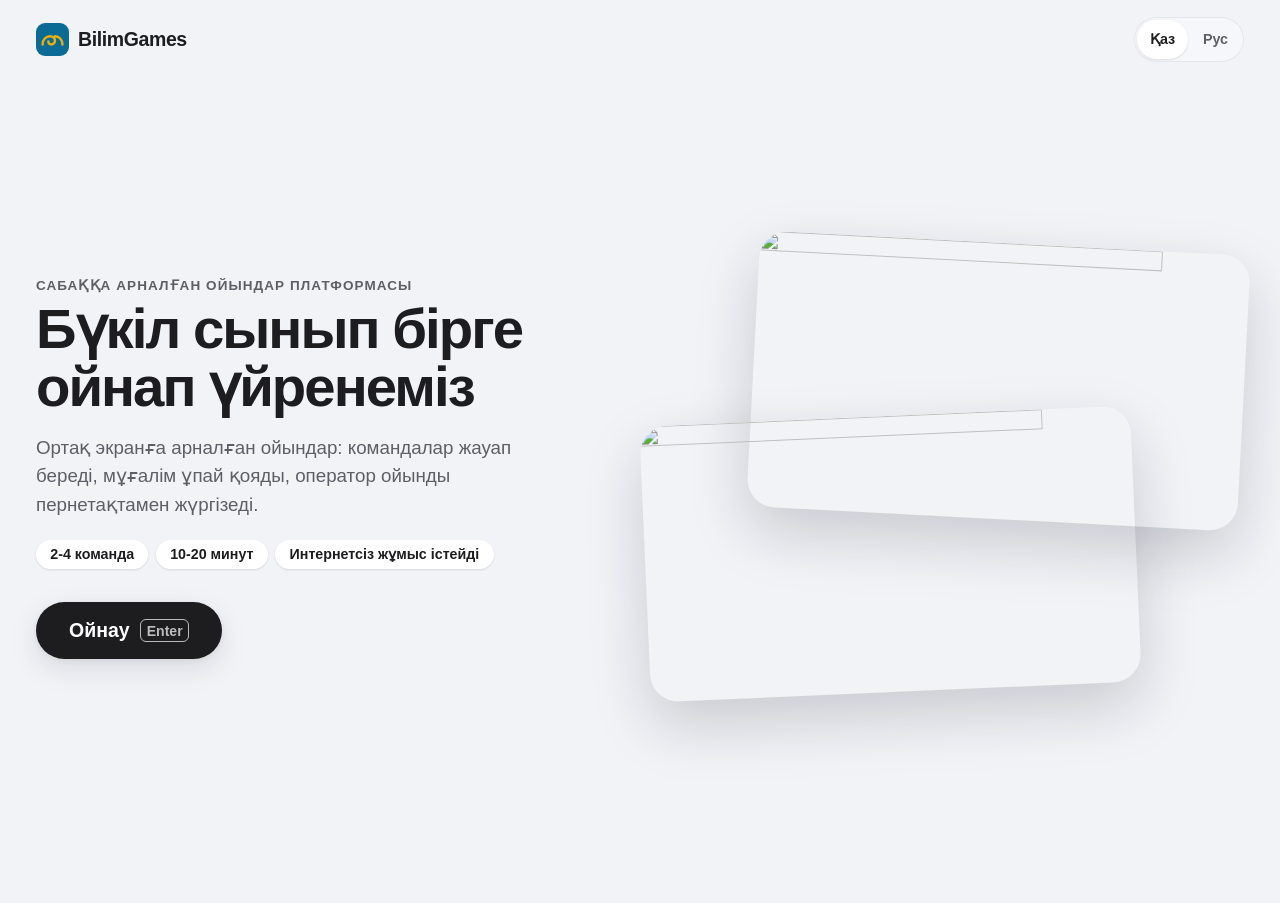
==== commit 620b2555: "Главная страница BilimGames: Играть, выбор предмета и темы Co-Authored-By: Claude Opus 5.5 <noreply@" ====
--- a/index.html
+++ b/index.html
@@ -1,158 +1,65 @@
 <!DOCTYPE html>
-<html lang="en">
+<html lang="kk">
 <head>
   <meta charset="UTF-8">
   <meta name="viewport" content="width=device-width, initial-scale=1">
-  <title>Tech Trail</title>
-  <link rel="stylesheet" href="css/style.css">
+  <title>BilimGames</title>
+  <link rel="stylesheet" href="hub/hub.css">
 </head>
 <body>
+  <header class="bar">
+    <a class="brand" href="#" data-go="home" aria-label="BilimGames">
+      <svg class="brand__mark" viewBox="0 0 40 40" aria-hidden="true">
+        <rect width="40" height="40" rx="11"/>
+        <path d="M8 26c0-6 4-10 9-10 4 0 6 3 6 5.5S21 26 18.5 26 15 24.5 15 22.5M32 26c0-6-4-10-9-10"/>
+      </svg>
+      <span>Bilim<b>Games</b></span>
+    </a>
+    <div class="lang" role="radiogroup" aria-label="Тіл / Язык">
+      <button type="button" role="radio" data-lang="kz">Қаз</button>
+      <button type="button" role="radio" data-lang="ru">Рус</button>
+    </div>
+  </header>
 
-  <!-- ============ SETUP ============ -->
-  <section id="screen-setup" class="screen is-active" aria-labelledby="setup-title">
-    <div class="setup">
-      <div class="setup__hero">
-        <img src="assets/cover.png" alt="" class="setup__cover">
-        <div class="setup__intro">
-          <p class="eyebrow">English speaking game</p>
-          <h1 id="setup-title" class="wordmark">Tech Trail</h1>
-          <p class="lead">Walk through a digital day. Is technology your friend — or your enemy? Speak English to move, answer and win.</p>
-          <ol class="rules">
-            <li><span class="rules__n">1</span>Roll the dice and tell the operator where to go.</li>
-            <li><span class="rules__n">2</span>Answer questions in English — up to 3 points.</li>
-            <li><span class="rules__n">3</span>Bonuses help you. Traps hurt — unless you talk your way out!</li>
-          </ol>
+  <main>
+    <!-- Шаг 1: приветствие -->
+    <section class="view is-active" id="view-home" aria-labelledby="home-title">
+      <div class="home">
+        <div class="home__text">
+          <p class="eyebrow" data-t="eyebrow"></p>
+          <h1 id="home-title" data-t="title"></h1>
+          <p class="lead" data-t="lead"></p>
+          <ul class="facts" id="facts"></ul>
+          <button class="btn btn--play" data-go="subjects"><span data-t="play"></span> <kbd>Enter</kbd></button>
+        </div>
+        <div class="home__art" aria-hidden="true">
+          <img src="history-kz/assets/cover.png" alt="" class="art art--back">
+          <img src="english/tech-trail/assets/cover.png" alt="" class="art art--front">
         </div>
       </div>
+    </section>
 
-      <form class="setup__panel" id="setup-form" autocomplete="off">
-        <div class="field">
-          <span class="field__label">Teams</span>
-          <div class="segmented" id="seg-teams" role="radiogroup" aria-label="Number of teams">
-            <button type="button" role="radio" data-v="2">2</button>
-            <button type="button" role="radio" data-v="3">3</button>
-            <button type="button" role="radio" data-v="4">4</button>
-          </div>
-        </div>
+    <!-- Шаг 2: предмет -->
+    <section class="view" id="view-subjects" aria-labelledby="subjects-title">
+      <div class="step">
+        <button class="back" data-back><svg viewBox="0 0 24 24" aria-hidden="true"><path d="m15 18-6-6 6-6"/></svg><span data-t="back"></span></button>
+        <p class="eyebrow"><span data-t="step"></span> 1 / 2</p>
+        <h2 id="subjects-title" data-t="chooseSubject"></h2>
+        <div class="tiles tiles--2" id="subjects"></div>
+      </div>
+    </section>
 
-        <div id="team-rows" class="team-rows"></div>
+    <!-- Шаг 3: тема -->
+    <section class="view" id="view-topics" aria-labelledby="topics-title">
+      <div class="step">
+        <button class="back" data-back><svg viewBox="0 0 24 24" aria-hidden="true"><path d="m15 18-6-6 6-6"/></svg><span data-t="back"></span></button>
+        <p class="eyebrow"><span data-t="step"></span> 2 / 2 · <span id="topics-subject"></span></p>
+        <h2 id="topics-title" data-t="chooseTopic"></h2>
+        <div class="tiles" id="topics"></div>
+      </div>
+    </section>
+  </main>
 
-        <div class="field-row">
-          <div class="field">
-            <span class="field__label">Game time</span>
-            <div class="segmented" id="seg-time" role="radiogroup" aria-label="Game time">
-              <button type="button" role="radio" data-v="10">10 min</button>
-              <button type="button" role="radio" data-v="15">15 min</button>
-              <button type="button" role="radio" data-v="20">20 min</button>
-            </div>
-          </div>
-          <div class="field">
-            <span class="field__label">Answer time</span>
-            <div class="segmented" id="seg-answer" role="radiogroup" aria-label="Answer time">
-              <button type="button" role="radio" data-v="30">30 s</button>
-              <button type="button" role="radio" data-v="45">45 s</button>
-              <button type="button" role="radio" data-v="60">60 s</button>
-            </div>
-          </div>
-        </div>
-
-        <button type="submit" class="btn btn--primary btn--large" id="btn-start">Start game <kbd>Enter</kbd></button>
-      </form>
-    </div>
-  </section>
-
-  <!-- ============ GAME ============ -->
-  <section id="screen-game" class="screen" aria-label="Game">
-    <header class="topbar">
-      <div class="topbar__brand">Tech Trail</div>
-      <div class="clock" id="clock" title="Game time (P to pause)">
-        <svg viewBox="0 0 24 24" aria-hidden="true"><circle cx="12" cy="13" r="8"/><path d="M12 9v4l2.5 2M9 2h6"/></svg>
-        <span id="clock-text">15:00</span>
-      </div>
-      <div class="topbar__actions">
-        <button class="icon-btn" id="btn-undo" aria-label="Undo (Backspace)" title="Undo — Backspace">
-          <svg viewBox="0 0 24 24"><path d="M9 14 4 9l5-5"/><path d="M4 9h10.5a5.5 5.5 0 0 1 0 11H11"/></svg>
-        </button>
-        <button class="icon-btn" id="btn-sound" aria-label="Sound on/off (M)" title="Sound — M">
-          <svg viewBox="0 0 24 24" class="ic-on"><path d="M11 5 6 9H2v6h4l5 4z"/><path d="M15.5 8.5a5 5 0 0 1 0 7M19 5a10 10 0 0 1 0 14"/></svg>
-          <svg viewBox="0 0 24 24" class="ic-off"><path d="M11 5 6 9H2v6h4l5 4z"/><path d="m22 9-6 6M16 9l6 6"/></svg>
-        </button>
-        <button class="icon-btn" id="btn-full" aria-label="Full screen (F)" title="Full screen — F">
-          <svg viewBox="0 0 24 24"><path d="M8 3H5a2 2 0 0 0-2 2v3M21 8V5a2 2 0 0 0-2-2h-3M3 16v3a2 2 0 0 0 2 2h3M16 21h3a2 2 0 0 0 2-2v-3"/></svg>
-        </button>
-        <button class="icon-btn" id="btn-help" aria-label="Keyboard shortcuts (?)" title="Shortcuts — ?">
-          <svg viewBox="0 0 24 24"><circle cx="12" cy="12" r="10"/><path d="M9.1 9a3 3 0 0 1 5.8 1c0 2-3 3-3 3M12 17h.01"/></svg>
-        </button>
-        <button class="icon-btn" id="btn-exit" aria-label="End game" title="End game">
-          <svg viewBox="0 0 24 24"><path d="M18 6 6 18M6 6l12 12"/></svg>
-        </button>
-      </div>
-    </header>
-
-    <div class="stage">
-      <div class="board-wrap">
-        <svg id="board" viewBox="0 0 1600 900" preserveAspectRatio="xMidYMid meet" aria-label="Game board"></svg>
-        <div class="legend" aria-hidden="true">
-          <span><i class="dot dot--q"></i>Question</span>
-          <span><i class="dot dot--b"></i>Bonus</span>
-          <span><i class="dot dot--t"></i>Trap</span>
-          <span><i class="dot dot--p"></i>Place challenge</span>
-        </div>
-        <div class="banner" id="banner" hidden></div>
-      </div>
-
-      <aside class="side">
-        <div class="turn" id="turn"></div>
-        <div class="scores" id="scores"></div>
-        <div class="keys" id="keys"></div>
-      </aside>
-    </div>
-
-    <!-- Card overlay -->
-    <div class="overlay" id="overlay" hidden>
-      <div class="card" id="card" role="dialog" aria-modal="true"></div>
-    </div>
-
-    <!-- Help overlay -->
-    <div class="overlay" id="help" hidden>
-      <div class="card card--help" role="dialog" aria-modal="true" aria-labelledby="help-title">
-        <h2 id="help-title">Operator shortcuts</h2>
-        <div class="help-grid">
-          <div><kbd>Space</kbd> Roll dice · Go · Continue</div>
-          <div><kbd>↑</kbd> / <kbd>↓</kbd> Choose road at a fork</div>
-          <div><kbd>0</kbd>–<kbd>3</kbd> Give points for an answer</div>
-          <div><kbd>H</kbd> (hold) Teacher hint</div>
-          <div><kbd>R</kbd> Another question</div>
-          <div><kbd>T</kbd> Pause answer timer</div>
-          <div><kbd>S</kbd> Trap: team saved itself</div>
-          <div><kbd>⌫</kbd> Undo last action</div>
-          <div><kbd>P</kbd> Pause game clock</div>
-          <div><kbd>M</kbd> Sound on/off</div>
-          <div><kbd>F</kbd> Full screen</div>
-          <div><kbd>?</kbd> This help</div>
-        </div>
-        <button class="btn btn--primary" data-close-help>Got it <kbd>Esc</kbd></button>
-      </div>
-    </div>
-  </section>
-
-  <!-- ============ RESULTS ============ -->
-  <section id="screen-results" class="screen" aria-labelledby="results-title">
-    <div class="results">
-      <img src="assets/finish.png" alt="" class="results__img">
-      <p class="eyebrow" id="results-eyebrow">Game over</p>
-      <h1 id="results-title" class="results__title">…</h1>
-      <ol class="podium" id="podium"></ol>
-      <p class="results__q" id="results-q"></p>
-      <div class="results__actions">
-        <button class="btn btn--primary btn--large" id="btn-again">Play again <kbd>Enter</kbd></button>
-        <button class="btn btn--large" id="btn-newteams">New teams</button>
-      </div>
-    </div>
-  </section>
-
-  <script src="js/data.js"></script>
-  <script src="js/sound.js"></script>
-  <script src="js/game.js"></script>
+  <script src="hub/hub.js"></script>
 </body>
 </html>
--- a/hub/hub.css
+++ b/hub/hub.css
@@ -0,0 +1,138 @@
+/* BilimGames hub. Та же основа, что у игр: светлый фон, белые карточки, системный шрифт. */
+:root {
+  --bg: #F2F3F7;
+  --surface: #FFFFFF;
+  --surface-2: #F6F7FA;
+  --line: #E4E6EC;
+  --text: #1D1D1F;
+  --text-2: #5E5E66;      /* 6.1:1 на белом */
+  --ink: #1D1D1F;         /* кнопка «Играть», 16:1 с белым текстом */
+  --steppe: #0B6B95;      /* знак платформы */
+  --gold: #E9AE10;
+  --radius-l: 28px;
+  --radius-m: 18px;
+  --shadow-1: 0 1px 2px rgba(16, 24, 40, .06), 0 1px 3px rgba(16, 24, 40, .06);
+  --shadow-2: 0 10px 30px rgba(16, 24, 40, .10), 0 2px 6px rgba(16, 24, 40, .06);
+  --shadow-3: 0 24px 60px rgba(16, 24, 40, .18);
+  --font: -apple-system, BlinkMacSystemFont, "SF Pro Display", "SF Pro Text", "Segoe UI", Roboto, "Helvetica Neue", Arial, sans-serif;
+  --ease: cubic-bezier(.2, .8, .2, 1);
+}
+
+* { box-sizing: border-box; }
+html { font-size: clamp(15px, 1.05vw, 20px); }
+body {
+  margin: 0; min-height: 100vh;
+  font-family: var(--font); background: var(--bg); color: var(--text);
+  -webkit-font-smoothing: antialiased;
+}
+a { color: inherit; text-decoration: none; }
+button { font: inherit; color: inherit; cursor: pointer; }
+img { display: block; max-width: 100%; }
+:focus-visible { outline: 3px solid var(--steppe); outline-offset: 3px; }
+
+kbd {
+  display: inline-flex; align-items: center; justify-content: center;
+  min-width: 1.6em; height: 1.6em; padding: 0 .4em;
+  font: 600 .72em/1 var(--font); color: inherit; opacity: .7;
+  border: 1.5px solid currentColor; border-radius: 6px;
+}
+
+/* ---- Верхняя строка ---- */
+.bar {
+  display: flex; align-items: center; justify-content: space-between;
+  padding: 1.1rem clamp(16px, 3vw, 2.4rem);
+}
+.brand { display: inline-flex; align-items: center; gap: .6rem; font-size: 1.3rem; font-weight: 600; letter-spacing: -.02em; }
+.brand b { font-weight: 800; }
+.brand__mark { width: 2.2rem; height: 2.2rem; }
+.brand__mark rect { fill: var(--steppe); }
+.brand__mark path { fill: none; stroke: var(--gold); stroke-width: 3; stroke-linecap: round; }
+
+.lang {
+  display: inline-grid; grid-auto-flow: column; gap: 2px;
+  background: var(--surface-2); border-radius: 999px; padding: 3px;
+  box-shadow: inset 0 0 0 1px var(--line);
+}
+.lang button {
+  border: 0; background: transparent; border-radius: 999px;
+  min-width: 3.4rem; min-height: 2.6rem; padding: 0 .8rem;
+  font-weight: 700; font-size: .95rem; color: var(--text-2);
+  transition: background .2s var(--ease), color .2s;
+}
+.lang button[aria-checked="true"] { background: var(--surface); color: var(--text); box-shadow: var(--shadow-1); }
+
+/* ---- Экраны ---- */
+main { padding: 0 clamp(16px, 3vw, 2.4rem) 3rem; }
+.view { display: none; }
+.view.is-active { display: block; animation: rise .45s var(--ease); }
+@keyframes rise { from { opacity: 0; transform: translateY(10px); } }
+
+.eyebrow { margin: 0 0 .5rem; font-size: .9rem; font-weight: 700; letter-spacing: .08em; text-transform: uppercase; color: var(--text-2); }
+
+/* ---- Приветствие ---- */
+.home {
+  max-width: 1400px; margin: 0 auto; min-height: calc(100vh - 8rem);
+  display: grid; grid-template-columns: 1fr 1.1fr; gap: clamp(2rem, 5vw, 5rem); align-items: center;
+}
+.home h1 { margin: 0; font-size: clamp(2.4rem, 4.4vw, 4.4rem); line-height: 1.03; font-weight: 800; letter-spacing: -.035em; text-wrap: balance; }
+.lead { font-size: 1.25rem; line-height: 1.5; color: var(--text-2); margin: 1.2rem 0 1.4rem; max-width: 34rem; }
+.facts { list-style: none; padding: 0; margin: 0 0 2.2rem; display: flex; flex-wrap: wrap; gap: .5rem; }
+.facts li {
+  padding: .45rem .95rem; border-radius: 999px; background: var(--surface);
+  box-shadow: var(--shadow-1); font-weight: 600; font-size: .95rem;
+}
+.btn {
+  display: inline-flex; align-items: center; gap: .7rem;
+  border: 0; border-radius: 999px; font-weight: 700;
+  transition: transform .15s var(--ease), background .15s;
+}
+.btn:active { transform: scale(.97); }
+.btn--play { min-height: 3.8rem; padding: 0 2.2rem; font-size: 1.3rem; background: var(--ink); color: #fff; box-shadow: var(--shadow-2); }
+.btn--play:hover { background: #000; }
+
+.home__art { position: relative; aspect-ratio: 16 / 12; }
+.art { position: absolute; width: 82%; aspect-ratio: 16 / 9; object-fit: cover; border-radius: var(--radius-l); box-shadow: var(--shadow-3); }
+.art--back { top: 0; right: 0; transform: rotate(3deg); }
+.art--front { bottom: 0; left: 0; transform: rotate(-2.5deg); }
+
+/* ---- Шаги выбора ---- */
+.step { max-width: 1400px; margin: 0 auto; }
+.step h2 { margin: 0 0 1.8rem; font-size: clamp(2rem, 3.4vw, 3.2rem); font-weight: 800; letter-spacing: -.03em; line-height: 1.05; }
+.back {
+  display: inline-flex; align-items: center; gap: .2rem; margin: 0 0 1.4rem -.6rem;
+  min-height: 2.75rem; padding: 0 1rem 0 .5rem; border: 0; border-radius: 999px; background: transparent;
+  font-weight: 600; color: var(--steppe);
+}
+.back:hover { background: #E3F1F7; }
+.back svg { width: 1.3rem; height: 1.3rem; fill: none; stroke: currentColor; stroke-width: 2.4; stroke-linecap: round; stroke-linejoin: round; }
+
+.tiles { display: grid; gap: 1.4rem; grid-template-columns: repeat(3, 1fr); }
+.tiles--1 { grid-template-columns: minmax(0, 460px); }
+.tiles--2 { grid-template-columns: repeat(2, 1fr); }
+.tile {
+  position: relative; display: flex; flex-direction: column;
+  background: var(--surface); border-radius: var(--radius-l); overflow: hidden;
+  box-shadow: var(--shadow-1);
+  transition: transform .25s var(--ease), box-shadow .25s var(--ease);
+}
+.tile:hover { transform: translateY(-4px); box-shadow: var(--shadow-2); }
+.tile:active { transform: translateY(-1px) scale(.99); }
+.tile > img { width: 100%; aspect-ratio: 16 / 9; object-fit: cover; }
+.tile__img { display: grid; place-items: center; background: #EEEFF3; aspect-ratio: 4 / 3; }
+.tile__img img { width: 70%; aspect-ratio: 1; object-fit: cover; border-radius: 50%; }
+.tile__body { position: relative; display: grid; gap: .45rem; padding: 1.4rem 1.6rem 1.6rem; }
+.tile__body b { font-size: 1.5rem; letter-spacing: -.02em; line-height: 1.15; padding-right: 2.4rem; }
+.tile__body span { font-size: 1.02rem; line-height: 1.45; color: var(--text-2); }
+.tile__body small { font-size: .9rem; font-weight: 700; color: var(--steppe); }
+.tile__body kbd { position: absolute; top: 1.5rem; right: 1.5rem; }
+
+/* ---- Узкие экраны ---- */
+@media (max-width: 900px) {
+  .home { grid-template-columns: 1fr; min-height: 0; padding-top: 1rem; }
+  .home__art { order: -1; max-width: 560px; width: 100%; margin: 0 auto; }
+  .tiles, .tiles--2, .tiles--3 { grid-template-columns: 1fr; }
+  .tile__body kbd, .btn--play kbd { display: none; }
+}
+@media (prefers-reduced-motion: reduce) {
+  *, *::before, *::after { animation-duration: .01ms !important; transition-duration: .01ms !important; }
+}
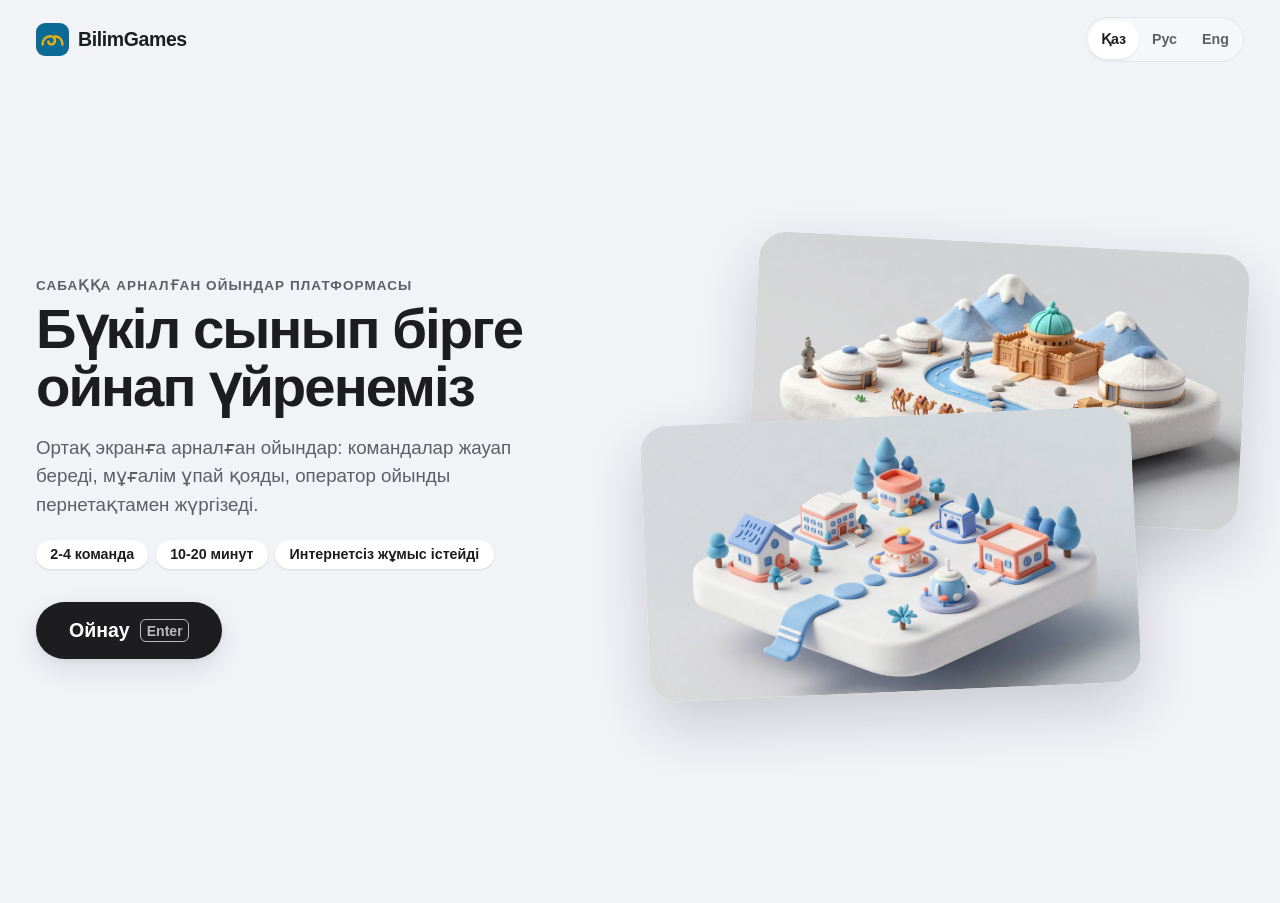
==== commit deac963d: "Главная: английский язык интерфейса (Қаз / Рус / Eng) и мягкие анимации Co-Authored-By: Claude Opus " ====
--- a/index.html
+++ b/index.html
@@ -15,9 +15,10 @@
       </svg>
       <span>Bilim<b>Games</b></span>
     </a>
-    <div class="lang" role="radiogroup" aria-label="Тіл / Язык">
+    <div class="lang" role="radiogroup" aria-label="Тіл / Язык / Language">
       <button type="button" role="radio" data-lang="kz">Қаз</button>
       <button type="button" role="radio" data-lang="ru">Рус</button>
+      <button type="button" role="radio" data-lang="en">Eng</button>
     </div>
   </header>
 
--- a/hub/hub.css
+++ b/hub/hub.css
@@ -16,6 +16,7 @@
   --shadow-3: 0 24px 60px rgba(16, 24, 40, .18);
   --font: -apple-system, BlinkMacSystemFont, "SF Pro Display", "SF Pro Text", "Segoe UI", Roboto, "Helvetica Neue", Arial, sans-serif;
   --ease: cubic-bezier(.2, .8, .2, 1);
+  --spring: cubic-bezier(.32, .72, 0, 1);   /* мягкое замедление, как в iOS */
 }
 
 * { box-sizing: border-box; }
@@ -49,7 +50,8 @@
 .brand__mark path { fill: none; stroke: var(--gold); stroke-width: 3; stroke-linecap: round; }
 
 .lang {
-  display: inline-grid; grid-auto-flow: column; gap: 2px;
+  position: relative; isolation: isolate;
+  display: inline-grid; grid-auto-flow: column; grid-auto-columns: 1fr; gap: 0;
   background: var(--surface-2); border-radius: 999px; padding: 3px;
   box-shadow: inset 0 0 0 1px var(--line);
 }
@@ -57,15 +59,25 @@
   border: 0; background: transparent; border-radius: 999px;
   min-width: 3.4rem; min-height: 2.6rem; padding: 0 .8rem;
   font-weight: 700; font-size: .95rem; color: var(--text-2);
-  transition: background .2s var(--ease), color .2s;
+  transition: color .2s var(--spring), transform .2s var(--spring);
 }
-.lang button[aria-checked="true"] { background: var(--surface); color: var(--text); box-shadow: var(--shadow-1); }
+.lang button:active { transform: scale(.94); }
+.lang button[aria-checked="true"] { color: var(--text); }
+/* Подложка выбранного языка: переезжает, а не мигает */
+.seg-thumb {
+  position: absolute; z-index: -1; top: 3px; bottom: 3px; left: 3px;
+  width: calc((100% - 6px) / var(--n, 3));
+  border-radius: 999px; background: var(--surface); box-shadow: var(--shadow-1);
+  transform: translateX(calc(var(--i, 0) * 100%));
+  will-change: transform;
+}
+.is-ready .seg-thumb { transition: transform .34s var(--spring); }
 
 /* ---- Экраны ---- */
 main { padding: 0 clamp(16px, 3vw, 2.4rem) 3rem; }
 .view { display: none; }
-.view.is-active { display: block; animation: rise .45s var(--ease); }
-@keyframes rise { from { opacity: 0; transform: translateY(10px); } }
+.view.is-active { display: block; animation: rise .38s var(--spring); }
+@keyframes rise { from { opacity: 0; transform: translateY(8px); } }
 
 .eyebrow { margin: 0 0 .5rem; font-size: .9rem; font-weight: 700; letter-spacing: .08em; text-transform: uppercase; color: var(--text-2); }
 
@@ -84,9 +96,9 @@
 .btn {
   display: inline-flex; align-items: center; gap: .7rem;
   border: 0; border-radius: 999px; font-weight: 700;
-  transition: transform .15s var(--ease), background .15s;
+  transition: transform .2s var(--spring), background .15s;
 }
-.btn:active { transform: scale(.97); }
+.btn:active { transform: scale(.96); }
 .btn--play { min-height: 3.8rem; padding: 0 2.2rem; font-size: 1.3rem; background: var(--ink); color: #fff; box-shadow: var(--shadow-2); }
 .btn--play:hover { background: #000; }
 
@@ -113,10 +125,11 @@
   position: relative; display: flex; flex-direction: column;
   background: var(--surface); border-radius: var(--radius-l); overflow: hidden;
   box-shadow: var(--shadow-1);
-  transition: transform .25s var(--ease), box-shadow .25s var(--ease);
+  transition: transform .3s var(--spring), box-shadow .3s var(--spring);
+  will-change: transform;
 }
 .tile:hover { transform: translateY(-4px); box-shadow: var(--shadow-2); }
-.tile:active { transform: translateY(-1px) scale(.99); }
+.tile:active { transform: translateY(-1px) scale(.985); transition-duration: .12s; }
 .tile > img { width: 100%; aspect-ratio: 16 / 9; object-fit: cover; }
 .tile__img { display: grid; place-items: center; background: #EEEFF3; aspect-ratio: 4 / 3; }
 .tile__img img { width: 70%; aspect-ratio: 1; object-fit: cover; border-radius: 50%; }
